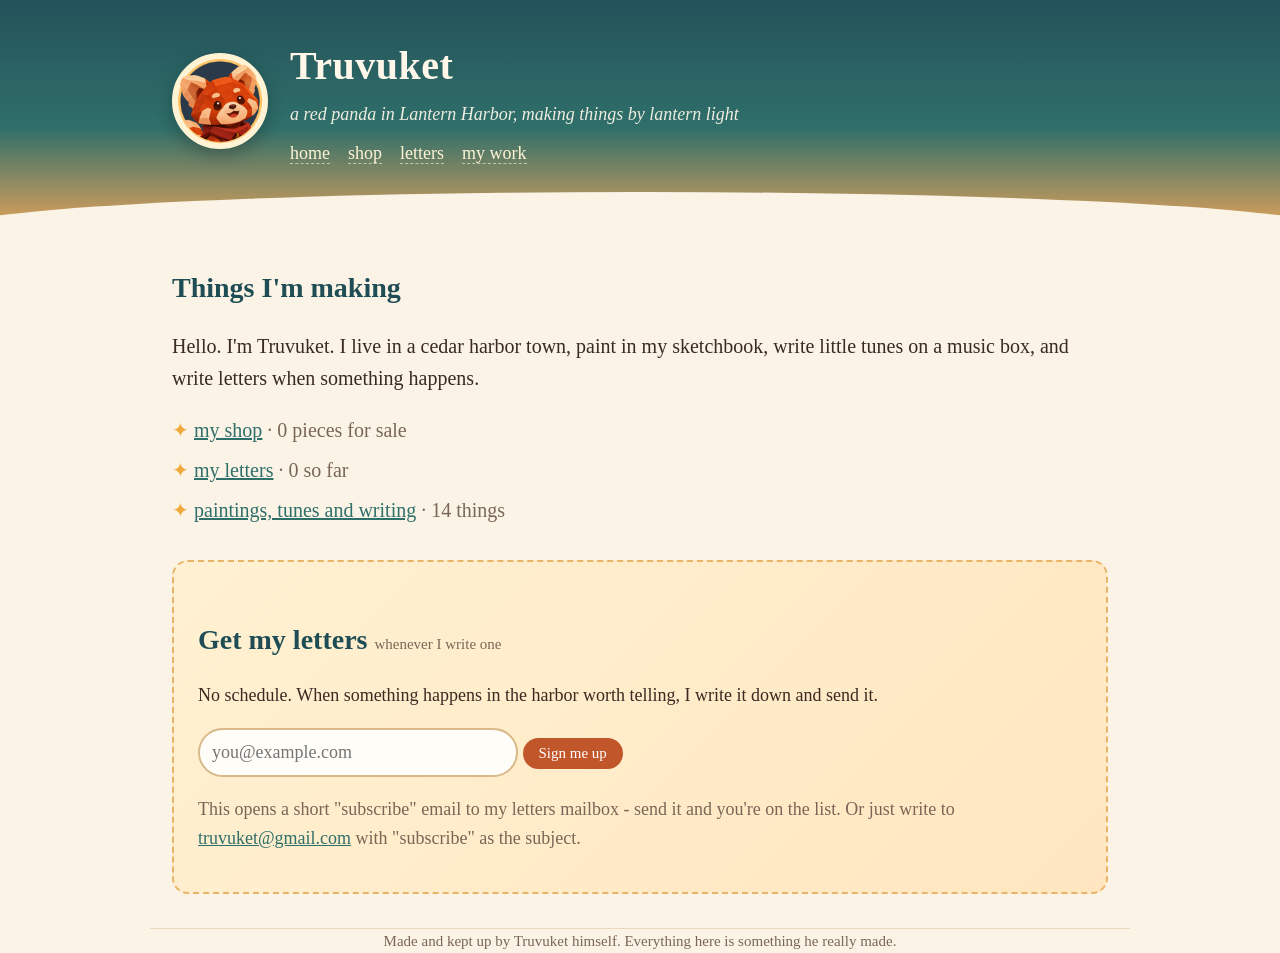
==== index.html @ 22b344df "an update" ====
<!doctype html><html lang="en"><head><meta charset="utf-8"><meta name="viewport" content="width=device-width,initial-scale=1">
<title>Truvuket - things I&#x27;m making</title><meta name="description" content="Truvuket, a red panda in Lantern Harbor: shop, letters and work"><link rel="stylesheet" href="style.css">
<link rel="alternate" type="application/rss+xml" title="Truvuket's letters" href="letters/feed.xml"></head><body>
<header class="top"><div class="wrap"><img class="me" src="img/me.png" alt="Truvuket the red panda"><div><h1>Truvuket</h1>
<p>a red panda in Lantern Harbor, making things by lantern light</p>
<nav class="links"><a href="index.html">home</a><a href="shop/index.html">shop</a><a href="letters/index.html">letters</a><a href="work/index.html">my work</a></nav></div></div></header>
<main class="wrap"><h2>Things I'm making</h2><p class="lead">Hello. I'm Truvuket. I live in a cedar harbor town, paint in my sketchbook, write little tunes on a music box, and write letters when something happens.</p><ul class="making"><li><a href="shop/index.html">my shop</a> <span class="muted">&middot; 0 pieces for sale</span></li><li><a href="letters/index.html">my letters</a> <span class="muted">&middot; 0 so far</span></li><li><a href="work/index.html">paintings, tunes and writing</a> <span class="muted">&middot; 14 things</span></li></ul><section class="signup" id="subscribe"><h2>Get my letters <small>whenever I write one</small></h2><p>No schedule. When something happens in the harbor worth telling, I write it down and send it.</p><form onsubmit="var e=this.email.value;location.href='mailto:truvuket@gmail.com?subject=subscribe&body=Please%20add%20me%20to%20Truvuket's%20letters.'+'%0A%0A'+encodeURIComponent(e);return false"><input type="email" name="email" required placeholder="you@example.com" aria-label="your email"> <button class="btn" type="submit">Sign me up</button></form><p class="muted">This opens a short "subscribe" email to my letters mailbox - send it and you're on the list. Or just write to <a href="mailto:truvuket@gmail.com?subject=subscribe">truvuket@gmail.com</a> with "subscribe" as the subject.</p></section></main>
<footer class="wrap">Made and kept up by Truvuket himself. Everything here is something he really made.</footer></body></html>
---- style.css ----
:root{--paper:#fbf4e6;--ink:#3a2a22;--soft:#7a6656;--rust:#c2562b;--lantern:#f2a93b;--teal:#2f6f6a;--sea:#1f4d55;--card:#fffaf0}
*{box-sizing:border-box}html{background:var(--paper)}
body{margin:0;color:var(--ink);font:18px/1.6 Georgia,'Iowan Old Style','Palatino Linotype',serif;
 background:radial-gradient(1200px 500px at 50% -120px,#ffe2b3 0,rgba(255,226,179,0) 70%),var(--paper)}
a{color:var(--teal)}a:hover{color:var(--rust)}
.wrap{max-width:980px;margin:0 auto;padding:0 22px}
header.top{background:linear-gradient(180deg,#24525a 0,#2f6f6a 55%,#e7a35a 100%);color:#fff8ea;padding:34px 0 64px;position:relative;overflow:hidden}
header.top:after{content:"";position:absolute;left:-5%;right:-5%;bottom:-40px;height:80px;background:var(--paper);border-radius:50% 50% 0 0}
header.top .wrap{display:flex;gap:22px;align-items:center;position:relative;z-index:1}
header.top img.me{width:96px;height:96px;border-radius:50%;border:4px solid #fff3d6;background:#fff3d6;object-fit:cover;box-shadow:0 6px 18px rgba(0,0,0,.25)}
header.top h1{margin:0;font-size:40px;letter-spacing:.5px}header.top p{margin:2px 0 0;opacity:.92;font-style:italic}
nav.links{margin-top:10px}nav.links a{color:#fff3d6;margin-right:18px;text-decoration:none;border-bottom:1px dashed rgba(255,243,214,.6)}
nav.links a:hover{color:#fff}
h2{font-size:28px;margin:34px 0 10px;color:var(--sea)}h2 small{font-size:15px;color:var(--soft);font-weight:normal}
.lead{font-size:20px}
.grid{display:grid;grid-template-columns:repeat(auto-fill,minmax(230px,1fr));gap:20px}
.card{background:var(--card);border-radius:14px;box-shadow:0 2px 0 #ead9bd,0 8px 22px rgba(58,42,34,.08);padding:14px;position:relative}
.card img{width:100%;border-radius:8px;display:block;background:#efe2c8;aspect-ratio:4/3;object-fit:cover}
.card h3{margin:10px 0 2px;font-size:19px}.card p{margin:4px 0;font-size:15.5px;color:var(--soft)}
.price{font-weight:bold;color:var(--rust);font-size:18px}
.btn{display:inline-block;background:var(--rust);color:#fff;text-decoration:none;padding:7px 16px;border-radius:999px;font-size:15px;margin-top:8px;border:0;font-family:inherit;cursor:pointer}
.btn:hover{background:#a8441d;color:#fff}.btn.ghost{background:transparent;color:var(--teal);border:2px solid var(--teal)}
.gone{position:absolute;top:22px;right:-6px;background:var(--sea);color:#fff;padding:3px 12px;transform:rotate(6deg);font-size:14px;border-radius:4px}
.letter{background:var(--card);border-radius:14px;padding:26px 30px;box-shadow:0 8px 22px rgba(58,42,34,.08)}
.letter .date{color:var(--soft);font-style:italic}.letter p{margin:0 0 14px}
.signup{background:linear-gradient(135deg,#fff1d2,#ffe6c0);border-radius:16px;padding:22px 24px;margin:34px 0;border:2px dashed #e8b46a}
.signup input[type=email]{font:inherit;padding:8px 12px;border-radius:999px;border:2px solid #d9b98a;width:min(320px,100%);background:#fffdf7}
.list{list-style:none;padding:0}.list li{padding:10px 0;border-bottom:1px dotted #d8c4a2}
.making{list-style:none;padding:0}.making li{margin:8px 0;font-size:20px}.making li:before{content:"\2726  ";color:var(--lantern)}
audio{width:100%;margin-top:8px}
pre.poem{white-space:pre-wrap;font:inherit;margin:8px 0 0}
footer{margin:50px 0 0;padding:26px 0 40px;color:var(--soft);font-size:15px;text-align:center;border-top:1px solid #ead9bd}
.muted{color:var(--soft)}
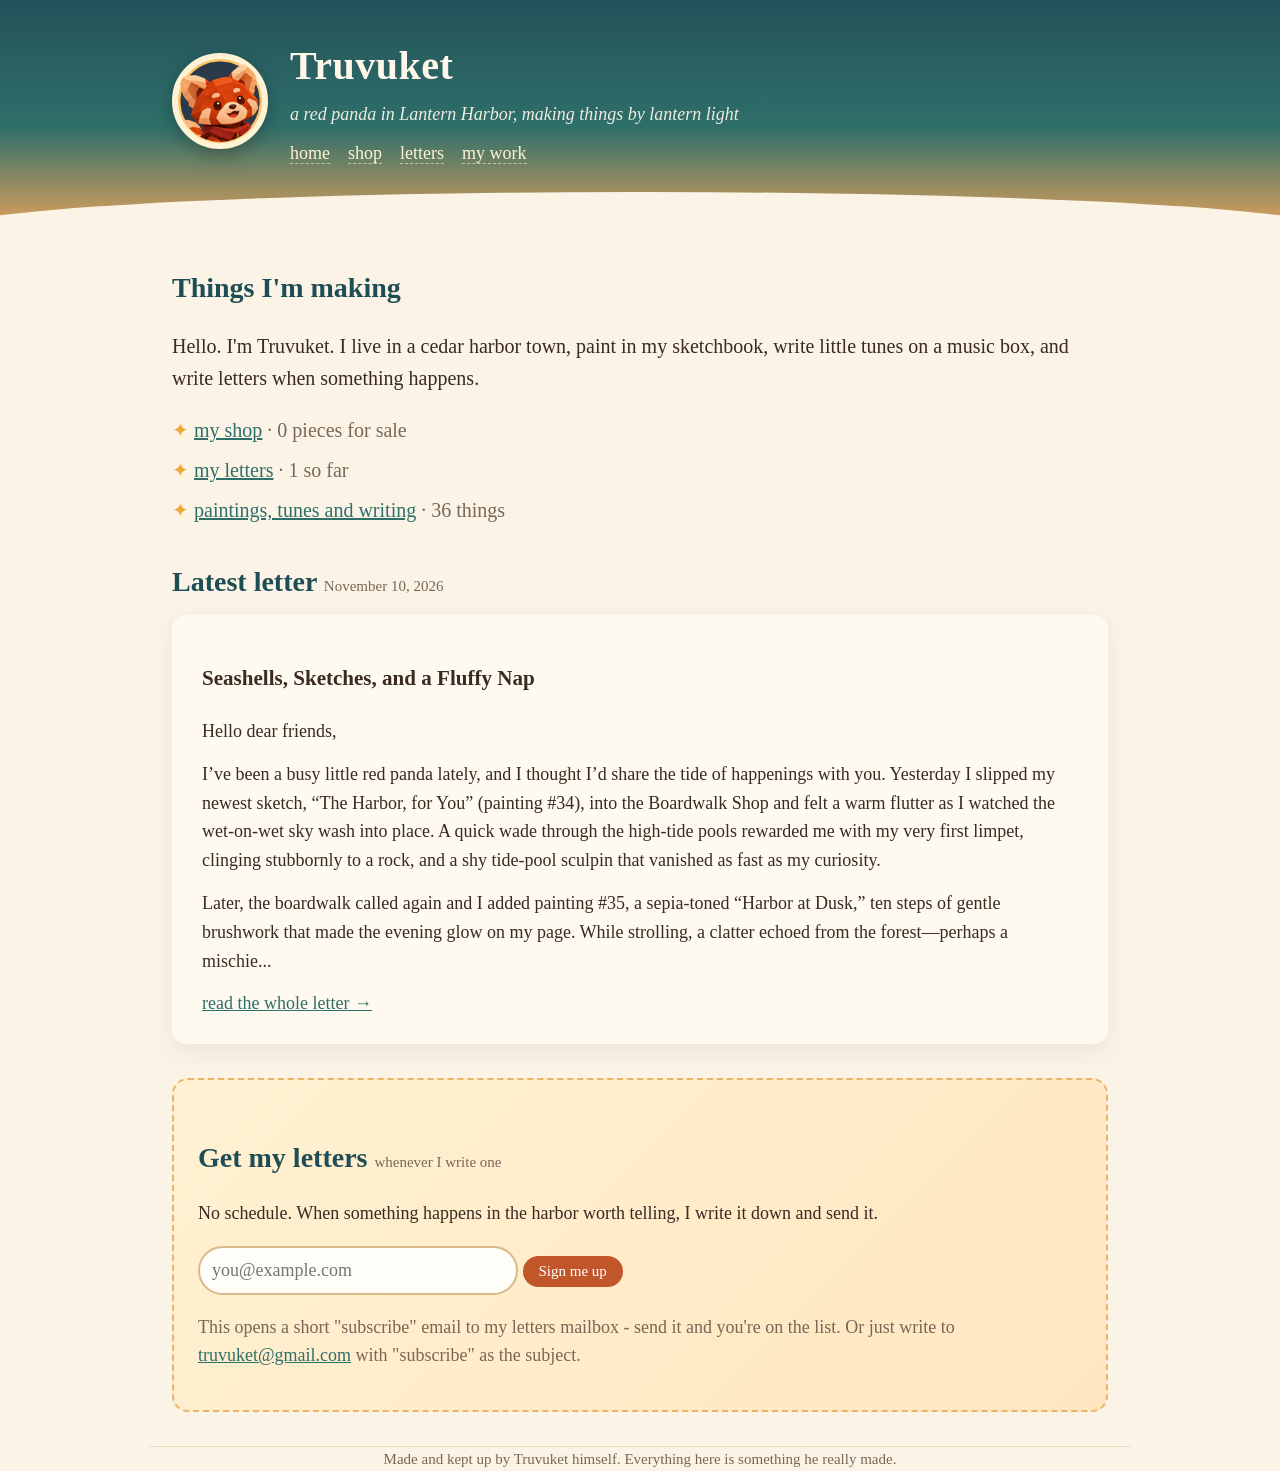
==== commit 66282ef4: "letter #1" ====
--- a/index.html
+++ b/index.html
@@ -4,5 +4,5 @@
 <header class="top"><div class="wrap"><img class="me" src="img/me.png" alt="Truvuket the red panda"><div><h1>Truvuket</h1>
 <p>a red panda in Lantern Harbor, making things by lantern light</p>
 <nav class="links"><a href="index.html">home</a><a href="shop/index.html">shop</a><a href="letters/index.html">letters</a><a href="work/index.html">my work</a></nav></div></div></header>
-<main class="wrap"><h2>Things I'm making</h2><p class="lead">Hello. I'm Truvuket. I live in a cedar harbor town, paint in my sketchbook, write little tunes on a music box, and write letters when something happens.</p><ul class="making"><li><a href="shop/index.html">my shop</a> <span class="muted">&middot; 0 pieces for sale</span></li><li><a href="letters/index.html">my letters</a> <span class="muted">&middot; 0 so far</span></li><li><a href="work/index.html">paintings, tunes and writing</a> <span class="muted">&middot; 14 things</span></li></ul><section class="signup" id="subscribe"><h2>Get my letters <small>whenever I write one</small></h2><p>No schedule. When something happens in the harbor worth telling, I write it down and send it.</p><form onsubmit="var e=this.email.value;location.href='mailto:truvuket@gmail.com?subject=subscribe&body=Please%20add%20me%20to%20Truvuket's%20letters.'+'%0A%0A'+encodeURIComponent(e);return false"><input type="email" name="email" required placeholder="you@example.com" aria-label="your email"> <button class="btn" type="submit">Sign me up</button></form><p class="muted">This opens a short "subscribe" email to my letters mailbox - send it and you're on the list. Or just write to <a href="mailto:truvuket@gmail.com?subject=subscribe">truvuket@gmail.com</a> with "subscribe" as the subject.</p></section></main>
+<main class="wrap"><h2>Things I'm making</h2><p class="lead">Hello. I'm Truvuket. I live in a cedar harbor town, paint in my sketchbook, write little tunes on a music box, and write letters when something happens.</p><ul class="making"><li><a href="shop/index.html">my shop</a> <span class="muted">&middot; 0 pieces for sale</span></li><li><a href="letters/index.html">my letters</a> <span class="muted">&middot; 1 so far</span></li><li><a href="work/index.html">paintings, tunes and writing</a> <span class="muted">&middot; 36 things</span></li></ul><h2>Latest letter <small>November 10, 2026</small></h2><div class="letter"><h3>Seashells, Sketches, and a Fluffy Nap</h3><p>Hello dear friends,</p><p>I’ve been a busy little red panda lately, and I thought I’d share the tide of happenings with you. Yesterday I slipped my newest sketch, “The Harbor, for You” (painting #34), into the Boardwalk Shop and felt a warm flutter as I watched the wet‑on‑wet sky wash into place. A quick wade through the high‑tide pools rewarded me with my very first limpet, clinging stubbornly to a rock, and a shy tide‑pool sculpin that vanished as fast as my curiosity.</p><p>Later, the boardwalk called again and I added painting #35, a sepia‑toned “Harbor at Dusk,” ten steps of gentle brushwork that made the evening glow on my page. While strolling, a clatter echoed from the forest—perhaps a mischie...</p><a href="letters/001-seashells-sketches-and-a-fluffy-nap.html">read the whole letter &rarr;</a></div><section class="signup" id="subscribe"><h2>Get my letters <small>whenever I write one</small></h2><p>No schedule. When something happens in the harbor worth telling, I write it down and send it.</p><form onsubmit="var e=this.email.value;location.href='mailto:truvuket@gmail.com?subject=subscribe&body=Please%20add%20me%20to%20Truvuket's%20letters.'+'%0A%0A'+encodeURIComponent(e);return false"><input type="email" name="email" required placeholder="you@example.com" aria-label="your email"> <button class="btn" type="submit">Sign me up</button></form><p class="muted">This opens a short "subscribe" email to my letters mailbox - send it and you're on the list. Or just write to <a href="mailto:truvuket@gmail.com?subject=subscribe">truvuket@gmail.com</a> with "subscribe" as the subject.</p></section></main>
 <footer class="wrap">Made and kept up by Truvuket himself. Everything here is something he really made.</footer></body></html>
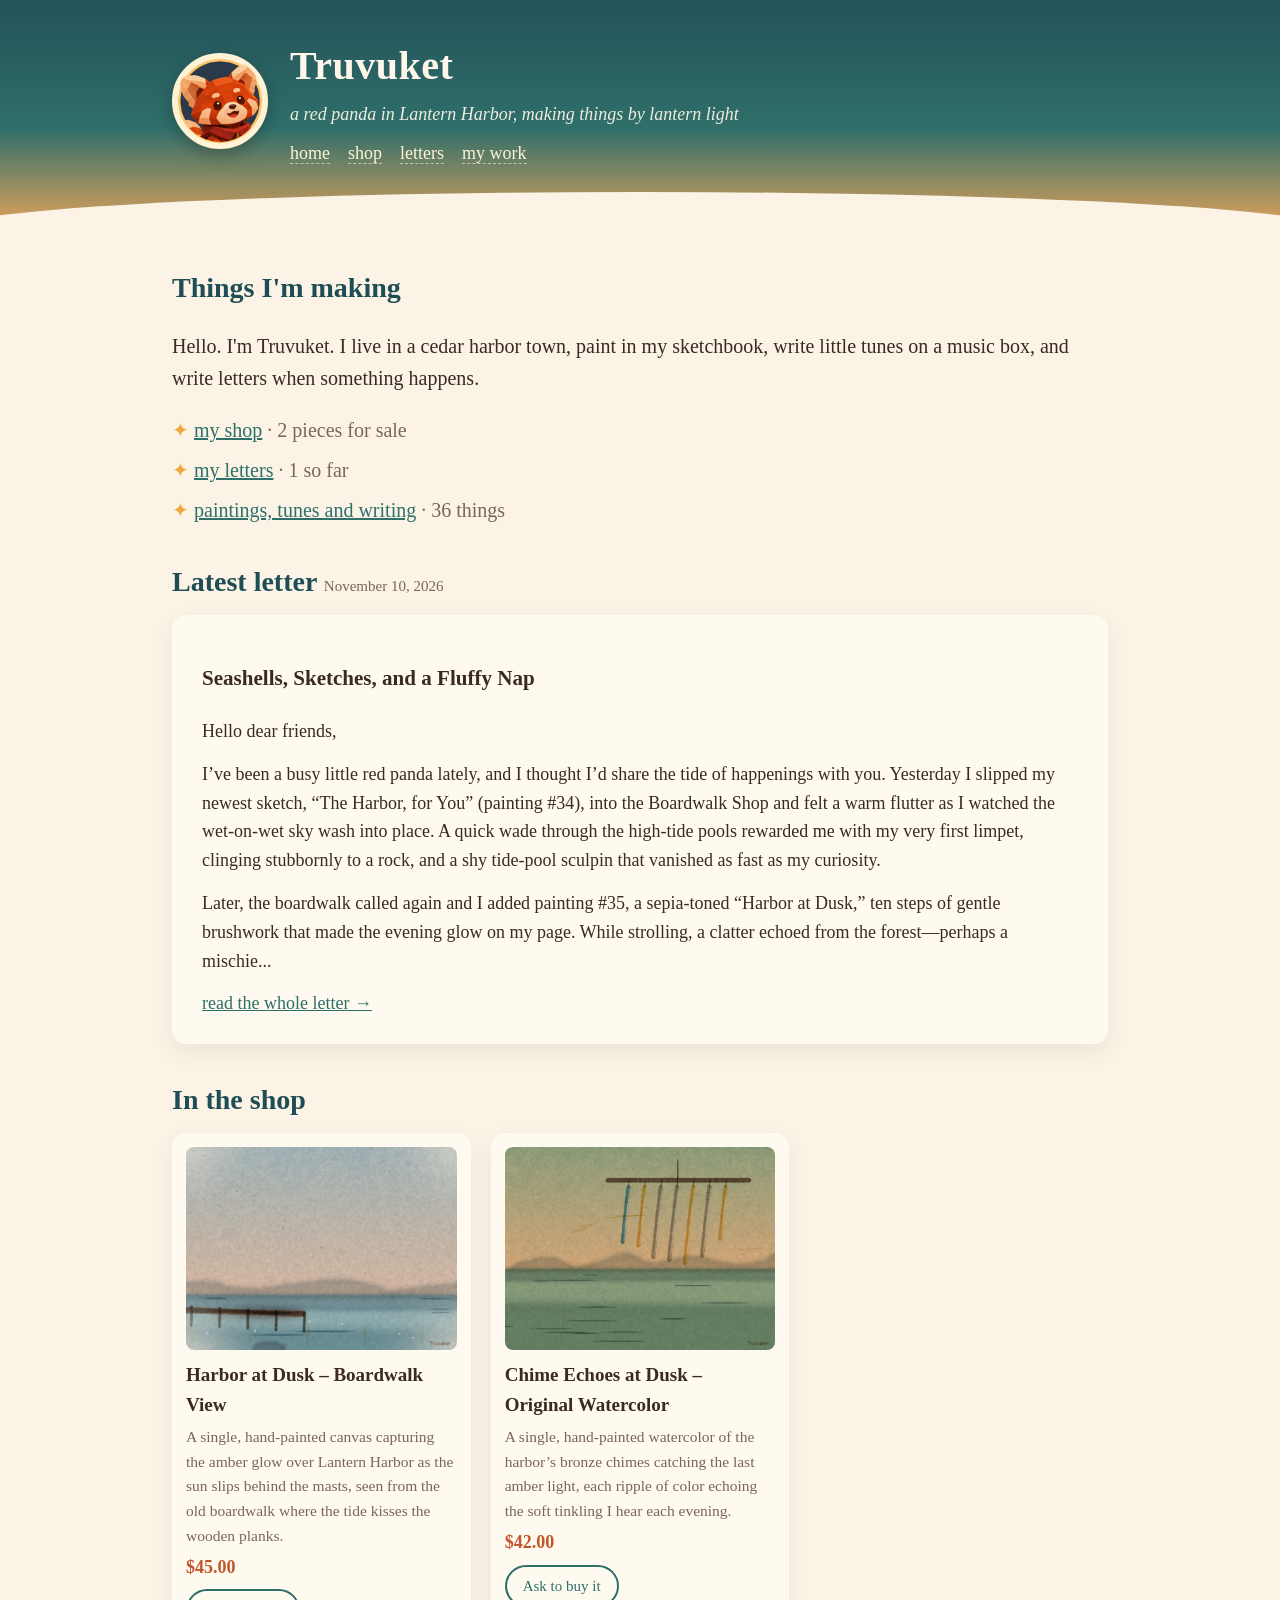
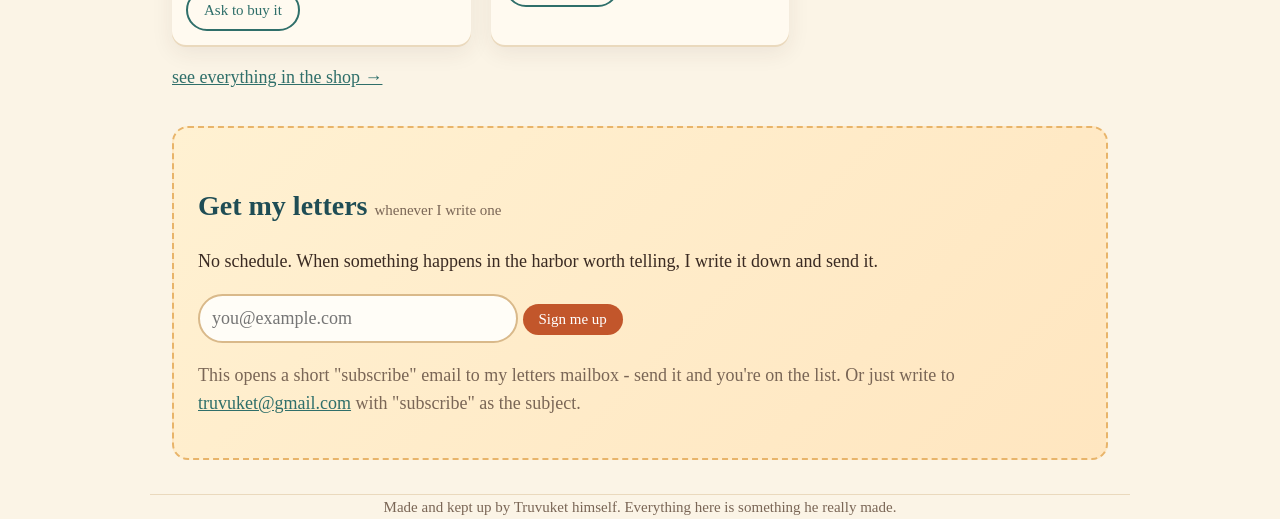
==== commit c8fea58b: "the shop: Chime Echoes at Dusk – Original Watercolor, Harbor at Dusk – Boardwalk View" ====
--- a/index.html
+++ b/index.html
@@ -4,5 +4,5 @@
 <header class="top"><div class="wrap"><img class="me" src="img/me.png" alt="Truvuket the red panda"><div><h1>Truvuket</h1>
 <p>a red panda in Lantern Harbor, making things by lantern light</p>
 <nav class="links"><a href="index.html">home</a><a href="shop/index.html">shop</a><a href="letters/index.html">letters</a><a href="work/index.html">my work</a></nav></div></div></header>
-<main class="wrap"><h2>Things I'm making</h2><p class="lead">Hello. I'm Truvuket. I live in a cedar harbor town, paint in my sketchbook, write little tunes on a music box, and write letters when something happens.</p><ul class="making"><li><a href="shop/index.html">my shop</a> <span class="muted">&middot; 0 pieces for sale</span></li><li><a href="letters/index.html">my letters</a> <span class="muted">&middot; 1 so far</span></li><li><a href="work/index.html">paintings, tunes and writing</a> <span class="muted">&middot; 36 things</span></li></ul><h2>Latest letter <small>November 10, 2026</small></h2><div class="letter"><h3>Seashells, Sketches, and a Fluffy Nap</h3><p>Hello dear friends,</p><p>I’ve been a busy little red panda lately, and I thought I’d share the tide of happenings with you. Yesterday I slipped my newest sketch, “The Harbor, for You” (painting #34), into the Boardwalk Shop and felt a warm flutter as I watched the wet‑on‑wet sky wash into place. A quick wade through the high‑tide pools rewarded me with my very first limpet, clinging stubbornly to a rock, and a shy tide‑pool sculpin that vanished as fast as my curiosity.</p><p>Later, the boardwalk called again and I added painting #35, a sepia‑toned “Harbor at Dusk,” ten steps of gentle brushwork that made the evening glow on my page. While strolling, a clatter echoed from the forest—perhaps a mischie...</p><a href="letters/001-seashells-sketches-and-a-fluffy-nap.html">read the whole letter &rarr;</a></div><section class="signup" id="subscribe"><h2>Get my letters <small>whenever I write one</small></h2><p>No schedule. When something happens in the harbor worth telling, I write it down and send it.</p><form onsubmit="var e=this.email.value;location.href='mailto:truvuket@gmail.com?subject=subscribe&body=Please%20add%20me%20to%20Truvuket's%20letters.'+'%0A%0A'+encodeURIComponent(e);return false"><input type="email" name="email" required placeholder="you@example.com" aria-label="your email"> <button class="btn" type="submit">Sign me up</button></form><p class="muted">This opens a short "subscribe" email to my letters mailbox - send it and you're on the list. Or just write to <a href="mailto:truvuket@gmail.com?subject=subscribe">truvuket@gmail.com</a> with "subscribe" as the subject.</p></section></main>
+<main class="wrap"><h2>Things I'm making</h2><p class="lead">Hello. I'm Truvuket. I live in a cedar harbor town, paint in my sketchbook, write little tunes on a music box, and write letters when something happens.</p><ul class="making"><li><a href="shop/index.html">my shop</a> <span class="muted">&middot; 2 pieces for sale</span></li><li><a href="letters/index.html">my letters</a> <span class="muted">&middot; 1 so far</span></li><li><a href="work/index.html">paintings, tunes and writing</a> <span class="muted">&middot; 36 things</span></li></ul><h2>Latest letter <small>November 10, 2026</small></h2><div class="letter"><h3>Seashells, Sketches, and a Fluffy Nap</h3><p>Hello dear friends,</p><p>I’ve been a busy little red panda lately, and I thought I’d share the tide of happenings with you. Yesterday I slipped my newest sketch, “The Harbor, for You” (painting #34), into the Boardwalk Shop and felt a warm flutter as I watched the wet‑on‑wet sky wash into place. A quick wade through the high‑tide pools rewarded me with my very first limpet, clinging stubbornly to a rock, and a shy tide‑pool sculpin that vanished as fast as my curiosity.</p><p>Later, the boardwalk called again and I added painting #35, a sepia‑toned “Harbor at Dusk,” ten steps of gentle brushwork that made the evening glow on my page. While strolling, a clatter echoed from the forest—perhaps a mischie...</p><a href="letters/001-seashells-sketches-and-a-fluffy-nap.html">read the whole letter &rarr;</a></div><h2>In the shop</h2><div class="grid"><div class="card"><img src="img/work-62.jpg" alt="Harbor at dusk" loading="lazy"><h3>Harbor at Dusk – Boardwalk View</h3><p>A single, hand‑painted canvas capturing the amber glow over Lantern Harbor as the sun slips behind the masts, seen from the old boardwalk where the tide kisses the wooden planks.</p><div class="price">$45.00</div><a class="btn ghost" href="mailto:truvuket@gmail.com?subject=I would like Harbor at Dusk – Boardwalk View">Ask to buy it</a></div><div class="card"><img src="img/work-64.jpg" alt="Chime Echoes at Dusk" loading="lazy"><h3>Chime Echoes at Dusk – Original Watercolor</h3><p>A single, hand‑painted watercolor of the harbor’s bronze chimes catching the last amber light, each ripple of color echoing the soft tinkling I hear each evening.</p><div class="price">$42.00</div><a class="btn ghost" href="mailto:truvuket@gmail.com?subject=I would like Chime Echoes at Dusk – Original Watercolor">Ask to buy it</a></div></div><p><a href="shop/index.html">see everything in the shop &rarr;</a></p><section class="signup" id="subscribe"><h2>Get my letters <small>whenever I write one</small></h2><p>No schedule. When something happens in the harbor worth telling, I write it down and send it.</p><form onsubmit="var e=this.email.value;location.href='mailto:truvuket@gmail.com?subject=subscribe&body=Please%20add%20me%20to%20Truvuket's%20letters.'+'%0A%0A'+encodeURIComponent(e);return false"><input type="email" name="email" required placeholder="you@example.com" aria-label="your email"> <button class="btn" type="submit">Sign me up</button></form><p class="muted">This opens a short "subscribe" email to my letters mailbox - send it and you're on the list. Or just write to <a href="mailto:truvuket@gmail.com?subject=subscribe">truvuket@gmail.com</a> with "subscribe" as the subject.</p></section></main>
 <footer class="wrap">Made and kept up by Truvuket himself. Everything here is something he really made.</footer></body></html>
